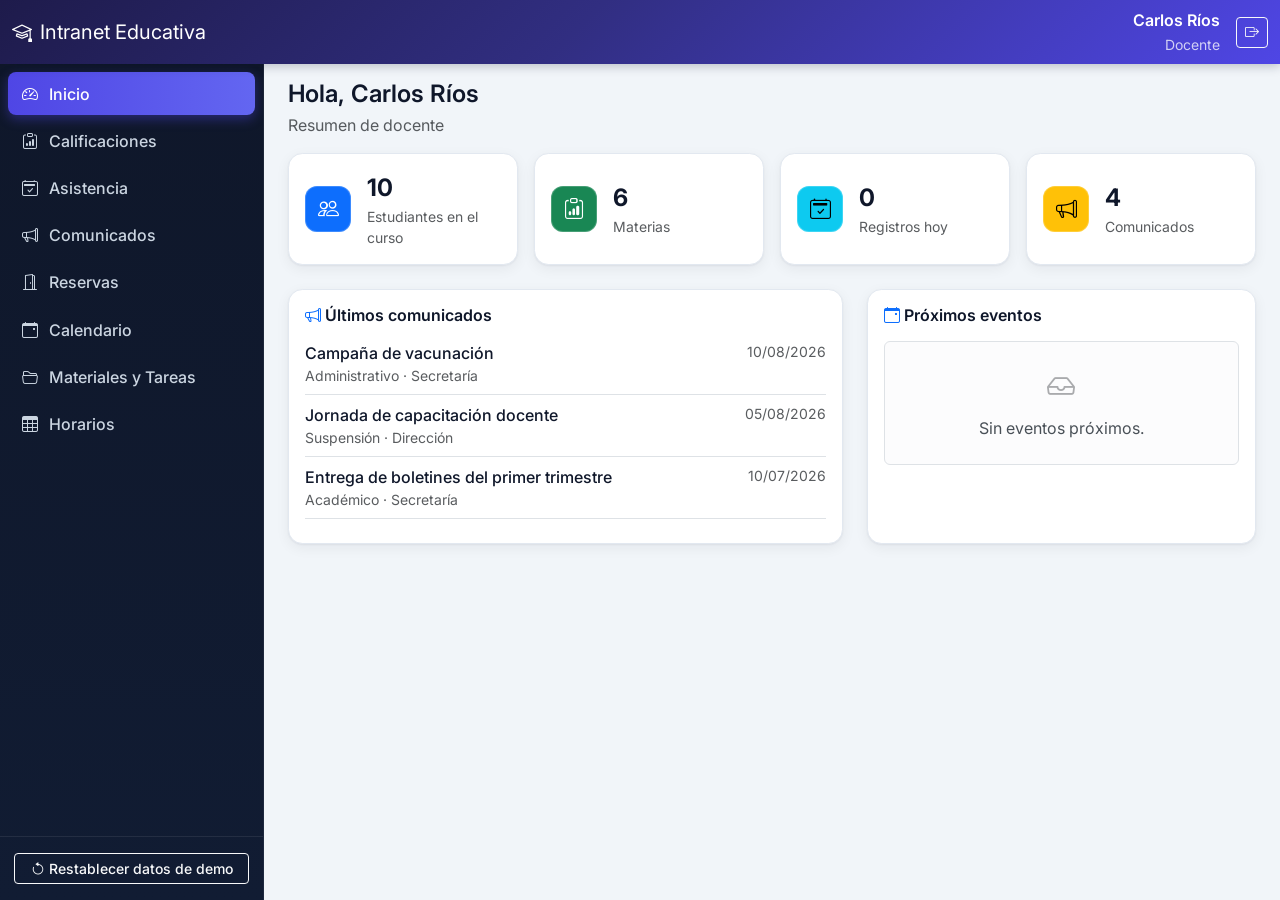
==== frontend/_login-test.html @ b6a2bf91 "feat: simplificar roles y acceso del prototipo" ====
<!DOCTYPE html>
<html lang="es">
<head>
  <meta charset="UTF-8">
  <title>Login test</title>
</head>
<body>
  <select id="demo-usuario"></select>
  <input type="password" id="contrasena">
  <div id="ayuda-contrasena"></div>
  <div id="alerta-login" class="d-none"></div>
  <button id="btn-submit"></button>
  <form id="form-login"></form>
  <pre id="resultados"></pre>

  <script src="js/util.js"></script>
  <script src="js/crypto.js"></script>
  <script src="js/datos.js"></script>
  <script src="js/auth.js"></script>
  <script src="js/login.js"></script>

  <script>
    window.__navegaciones = [];
    try {
      Object.defineProperty(window, "location", {
        value: {
          set href(v) { window.__navegaciones.push(v); },
          get href() { return ""; }
        }
      });
    } catch (error) {
      window.__locationBloqueado = String(error);
    }

    window.addEventListener("DOMContentLoaded", () => {
      const reporte = [];
      try {
        const select = document.getElementById("demo-usuario");
        const contrasena = document.getElementById("contrasena");
        const alerta = document.getElementById("alerta-login");
        const form = document.getElementById("form-login");

        reporte.push("opciones: " + select.options.length);
        if (select.options.length !== 4) reporte.push("FALLO: debería haber 4 cuentas activas");

        const formulario = new FormData(form);
        formulario.set("contrasena", "clave-incorrecta");
        const submitIncorrecto = new SubmitEvent("submit", { bubbles: true, cancelable: true, submitter: document.getElementById("btn-submit") });
        contrasena.value = "clave-incorrecta";
        form.dispatchEvent(submitIncorrecto);
        reporte.push("rechazo mostrado: " + !alerta.classList.contains("d-none") + " | " + alerta.textContent);

        contrasena.value = "";
        form.dispatchEvent(new SubmitEvent("submit", { bubbles: true, cancelable: true, submitter: document.getElementById("btn-submit") }));
        reporte.push("requiere contraseña: " + !alerta.classList.contains("d-none") + " | " + alerta.textContent);

        contrasena.value = "demo2026";
        form.dispatchEvent(new SubmitEvent("submit", { bubbles: true, cancelable: true, submitter: document.getElementById("btn-submit") }));
        const sesion = JSON.parse(localStorage.getItem("intranet_sesion"));
        reporte.push("sesion creada: " + (sesion && sesion.rol === "docente"));
        reporte.push("navegacion hacia dashboard: " + window.__navegaciones.includes("dashboard.html"));
      } catch (error) {
        reporte.push("FALLO: " + error.message + (window.__locationBloqueado ? " [location bloqueado: " + window.__locationBloqueado + "]" : ""));
      }
      document.getElementById("resultados").textContent = reporte.join("\n");
    });
  </script>
</body>
</html>
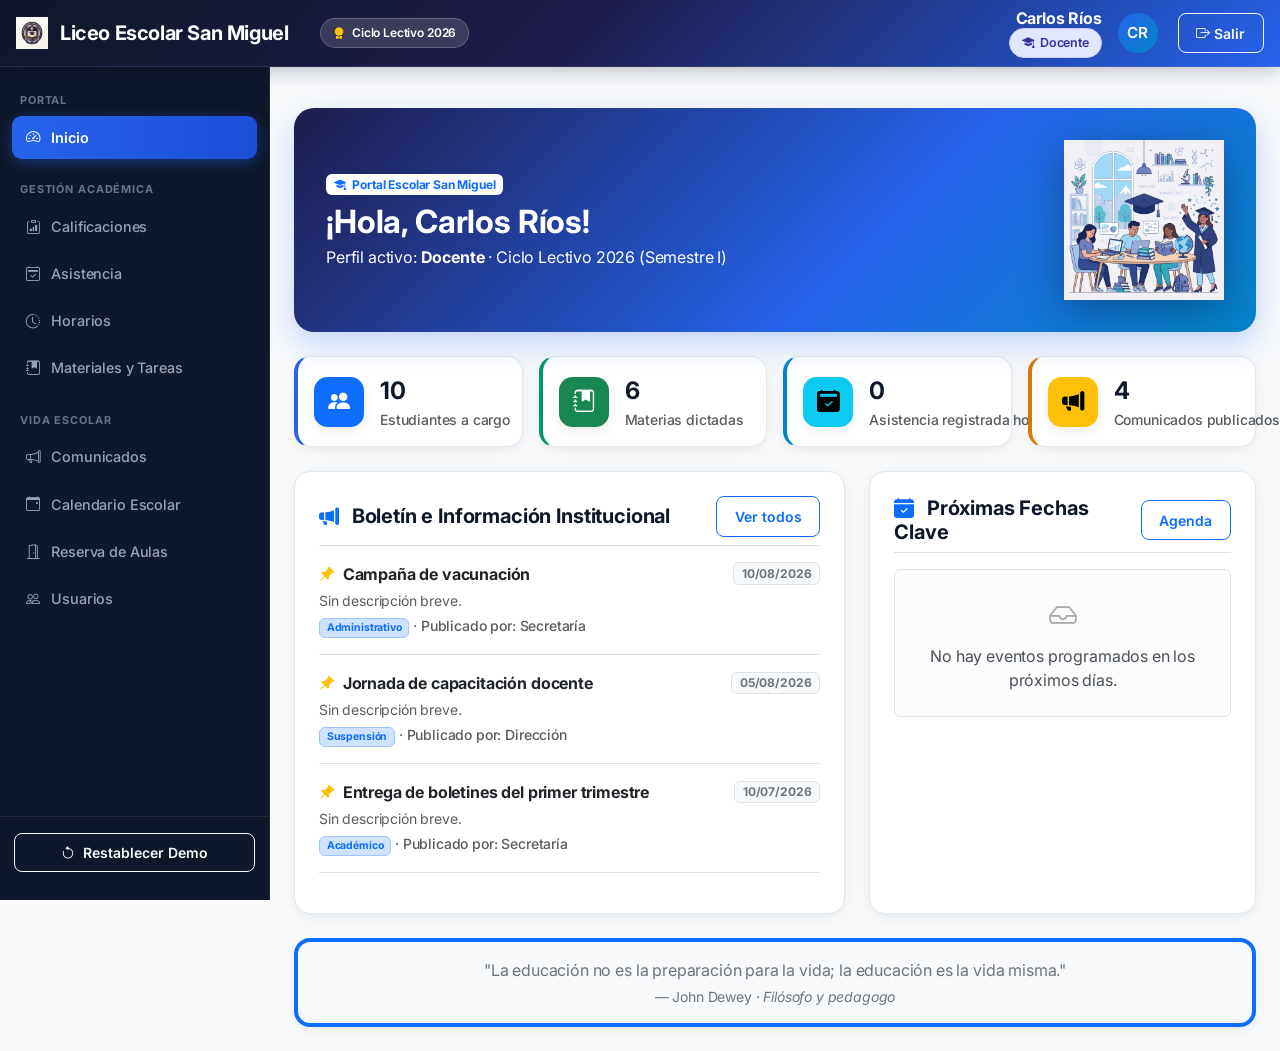
==== commit ab679d13: "fix: corregir demo y actualizar documentaci?n" ====
--- a/frontend/_login-test.html
+++ b/frontend/_login-test.html
@@ -54,7 +54,7 @@
         form.dispatchEvent(new SubmitEvent("submit", { bubbles: true, cancelable: true, submitter: document.getElementById("btn-submit") }));
         reporte.push("requiere contraseña: " + !alerta.classList.contains("d-none") + " | " + alerta.textContent);
 
-        contrasena.value = "demo2026";
+        contrasena.value = "Docente2026!";
         form.dispatchEvent(new SubmitEvent("submit", { bubbles: true, cancelable: true, submitter: document.getElementById("btn-submit") }));
         const sesion = JSON.parse(localStorage.getItem("intranet_sesion"));
         reporte.push("sesion creada: " + (sesion && sesion.rol === "docente"));
